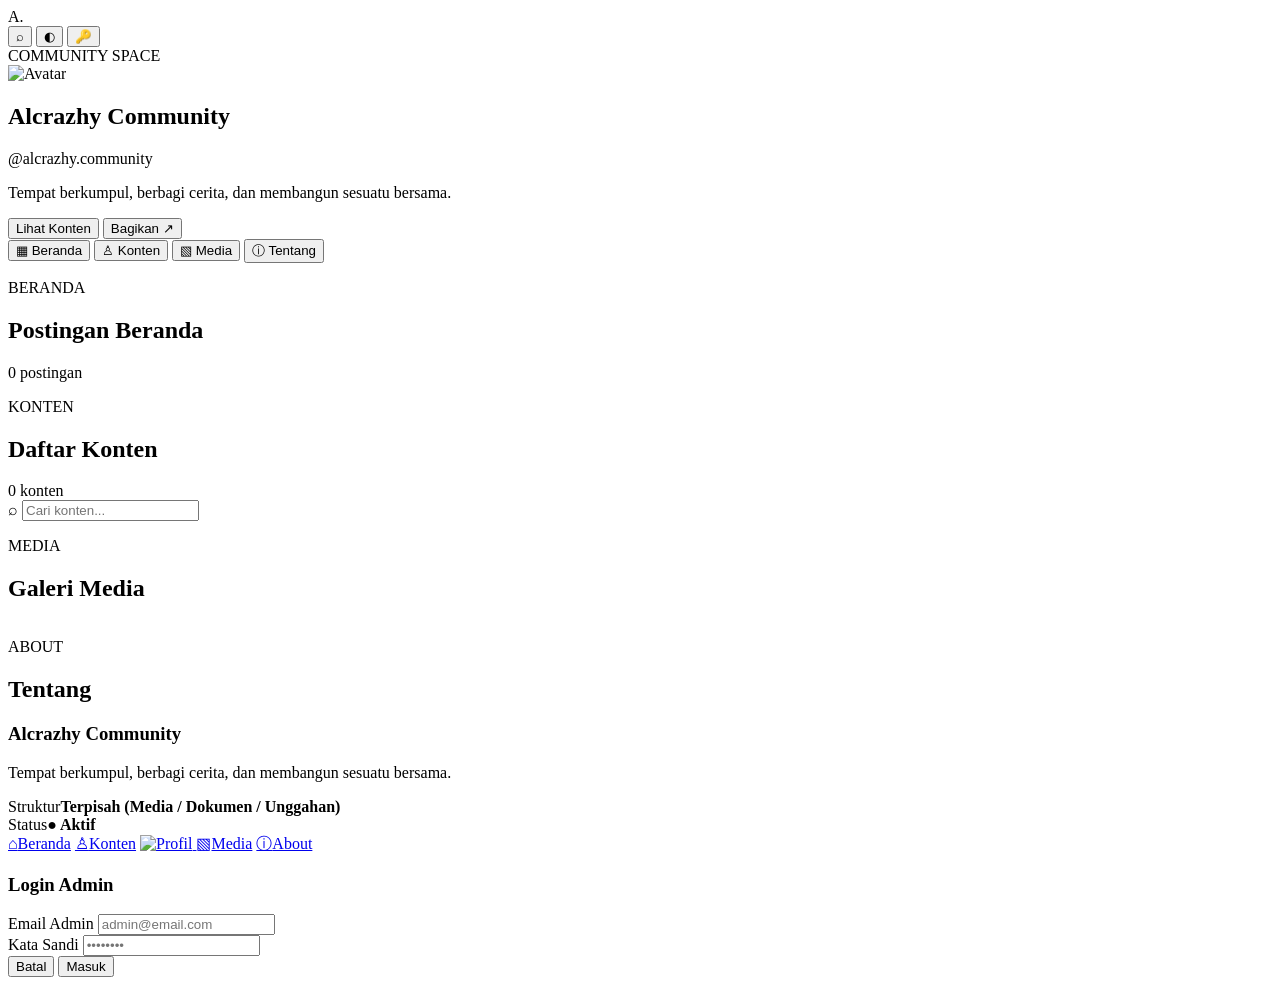
==== index.html @ 148afd5d "Update index.html" ====
<!DOCTYPE html>
<html lang="id">
<head>
  <meta charset="UTF-8">
  <meta name="viewport" content="width=device-width, initial-scale=1.0">
  <meta name="theme-color" content="#090b10">
  <title>Alcrazhy Community</title>
  <link rel="stylesheet" href="themes.css">

</head>
<body id="mainBody">
  <header class="topbar">
    <div class="brand-mark">A<span>.</span></div>
        <div class="top-actions">
      <button type="button" class="icon-btn" id="searchToggle" title="Cari">⌕</button>
      <button type="button" class="icon-btn" id="themeToggleBtn" title="Ganti Tema">◐</button>
      <a class="icon-btn" href="editor.html" title="Editor" data-admin-only style="display:none">⚙</a>
      <a class="icon-btn" href="tambah-konten.html" title="Tambah Konten / Beranda" data-admin-only style="display:none">＋</a>
      <button type="button" class="icon-btn" id="adminAuthBtn" title="Login Admin">🔑</button>
    </div>

  <main class="page">
    <section class="profile-card">
      <div class="cover" id="coverImage">
        <div class="cover-shade"></div>
        <span class="cover-label">COMMUNITY SPACE</span>
      </div>
      <div class="profile-main">
        <div class="avatar-wrap">
          <img id="avatarImage" class="avatar" src="https://images.unsplash.com/photo-1519608487953-e999c86e7455?w=300&h=300&fit=crop" alt="Avatar">
          <span class="online-dot"></span>
        </div>
        <div class="profile-heading">
          <div class="name-line">
            <h1 id="communityName">Alcrazhy Community</h1>
          </div>
          <p class="handle" id="communityHandle">@alcrazhy.community</p>
        </div>
        <p class="bio" id="communityBio">Tempat berkumpul, berbagi cerita, dan membangun sesuatu bersama.</p>
        <div class="profile-buttons">
        <button type="button" class="primary-btn" id="viewKontenBtn">Lihat Konten</button>
        <button type="button" class="secondary-btn" id="shareButton">Bagikan ↗</button>
        </div>
      </div>
    </section>

    <nav class="tabs" aria-label="Navigasi utama">
      <button type="button" class="tab active" data-tab="beranda">▦ <span>Beranda</span></button>
      <button type="button" class="tab" data-tab="konten">♙ <span>Konten</span></button>
      <button type="button" class="tab" data-tab="media">▧ <span>Media</span></button>
      <button type="button" class="tab" data-tab="tentang">ⓘ <span>Tentang</span></button>
    </nav>

    <section class="content-section active" id="beranda">
      <div class="section-heading">
        <div>
          <p class="eyebrow">BERANDA</p>
          <h2>Postingan Beranda</h2>
        </div>
        <span class="muted" id="announcementCountLabel">0 postingan</span>
      </div>
      <div id="announcementFeed"></div>
    </section>

    <section class="content-section" id="konten">
      <div class="section-heading">
        <div>
          <p class="eyebrow">KONTEN</p>
          <h2>Daftar Konten</h2>
        </div>
        <span class="muted" id="contentCountLabel">0 konten</span>
      </div>
      <div class="search-box">
        <span>⌕</span>
        <input id="contentSearch" type="search" placeholder="Cari konten...">
      </div>
      <div class="member-list" id="contentListContainer"></div>
    </section>

    <section class="content-section" id="media">
      <div class="section-heading">
        <div>
          <p class="eyebrow">MEDIA</p>
          <h2>Galeri Media</h2>
        </div>
      </div>
      <div class="media-grid" id="mediaGridContainer"></div>
    </section>

    <section class="content-section" id="tentang">
      <div class="section-heading">
        <div>
          <p class="eyebrow">ABOUT</p>
          <h2>Tentang</h2>
        </div>
      </div>
      <div class="about-card">
        <h3 id="aboutName">Alcrazhy Community</h3>
        <p id="aboutBio">Tempat berkumpul, berbagi cerita, dan membangun sesuatu bersama.</p>
        <div class="about-line"><span>Struktur</span><strong>Terpisah (Media / Dokumen / Unggahan)</strong></div>
        <div class="about-line"><span>Status</span><strong class="green">● Aktif</strong></div>
      </div>
    </section>
  </main>

  <nav class="bottom-nav">
    <a class="bottom-item active" href="#beranda"><span>⌂</span>Beranda</a>
    <a class="bottom-item" href="#konten"><span>♙</span>Konten</a>
    <a class="create-button" href="profil.html" title="Profil Pribadi">
      <img id="navProfileAvatar" src="https://images.unsplash.com/photo-1519608487953-e999c86e7455?w=120&h=120&fit=crop" alt="Profil">
    </a>
    <a class="bottom-item" href="#media"><span>▧</span>Media</a>
    <a class="bottom-item" href="#tentang"><span>ⓘ</span>About</a>
  </nav>

  <div id="contentDetailModal" style="display: none; position: fixed; inset: 0; background: rgba(9, 11, 16, 0.98); z-index: 9999; overflow-y: auto; padding: 40px 20px;">
    <div style="max-width: 800px; margin: 0 auto; position: relative;">
      <button type="button" id="closeDetailBtn" style="background: #242a35; color: #e6eaf0; border: 1px solid #353c49; padding: 10px 18px; border-radius: 9px; cursor: pointer; font-weight: bold; float: right; margin-bottom: 20px;">Keluar [X]</button>
      <div style="clear: both;"></div>
      <div id="detailContentBody" style="background: #11151d; border: 1px solid #252b36; border-radius: 20px; padding: 30px;"></div>
    </div>
  </div>

  <div class="home-modal-backdrop" id="homeLoginModal">
    <div class="home-modal-card">
      <h3>Login Admin</h3>
      <form id="homeLoginForm">
        <div class="home-field">
          <label for="homeLoginEmail">Email Admin</label>
          <input type="email" id="homeLoginEmail" required placeholder="admin@email.com">
        </div>
        <div class="home-field">
          <label for="homeLoginPassword">Kata Sandi</label>
          <input type="password" id="homeLoginPassword" required placeholder="••••••••">
        </div>
        <div class="home-modal-actions">
          <button type="button" class="secondary-btn" id="closeHomeLoginModal">Batal</button>
          <button type="submit" class="primary-btn">Masuk</button>
        </div>
      </form>
    </div>
  </div>

  <div class="toast" id="toast"></div>

  <script src="konten-render.js"></script>
  <script src="tampilan.js"></script>
  <script type="module" src="home.js"></script>
</body>
</html>
---- themes.css ----
/* themes.css - Eksperimen Tema 1: Sefirah Night */
:root {
  --theme-accent: #27e0a0;
  --theme-glow: rgba(39, 224, 160, 0.22);
}

html[data-theme="sefirah"] body {
  background: radial-gradient(circle at top, #1d0c1f 0%, #09070d 62%);
  color: #f8f2fa;
}

html[data-theme="sefirah"] .topbar,
html[data-theme="sefirah"] .bottom-nav,
html[data-theme="sefirah"] .profile-card,
html[data-theme="sefirah"] .post-card,
html[data-theme="sefirah"] .about-card {
  background: rgba(20, 10, 24, 0.88);
  border-color: rgba(255, 48, 102, 0.32);
  box-shadow: 0 10px 28px rgba(0, 0, 0, 0.45);
}

html[data-theme="sefirah"] .brand-mark span,
html[data-theme="sefirah"] .eyebrow,
html[data-theme="sefirah"] .tab.active,
html[data-theme="sefirah"] .bottom-item.active {
  color: #ff3b6b;
}

html[data-theme="sefirah"] .icon-btn {
  background: rgba(38, 16, 44, 0.85);
  border-color: rgba(255, 59, 107, 0.35);
  color: #f8f2fa;
}

html[data-theme="sefirah"] .icon-btn.theme-on {
  background: rgba(255, 59, 107, 0.2);
  border-color: #ff3b6b;
  color: #ff7597;
  box-shadow: 0 0 14px rgba(255, 59, 107, 0.35);
}

/* Perubahan tata letak profil pada tema eksperimen */
html[data-theme="sefirah"] .profile-main {
  text-align: center;
  align-items: center;
}

html[data-theme="sefirah"] .avatar-wrap {
  margin: 0 auto;
  box-shadow: 0 0 0 3px rgba(255, 59, 107, 0.55), 0 0 24px rgba(168, 85, 247, 0.35);
}

html[data-theme="sefirah"] .profile-heading {
  align-items: center;
}

html[data-theme="sefirah"] .profile-buttons {
  justify-content: center;
  flex-wrap: wrap;
}

html[data-theme="sefirah"] .primary-btn {
  background: linear-gradient(135deg, #ff2e63, #9333ea);
  color: #ffffff;
  border: 0;
}

html[data-theme="sefirah"] .secondary-btn {
  background: rgba(34, 15, 38, 0.9);
  border-color: rgba(255, 59, 107, 0.4);
  color: #f8f2fa;
}

/* Cegah layout geser/melebar ke samping */
html,
body,
.page,
.content-section {
  max-width: 100%;
  overflow-x: hidden;
  box-sizing: border-box;
}

.post-card,
.post-card > div,
.post-card a {
  max-width: 100%;
  min-width: 0;
  box-sizing: border-box;
}
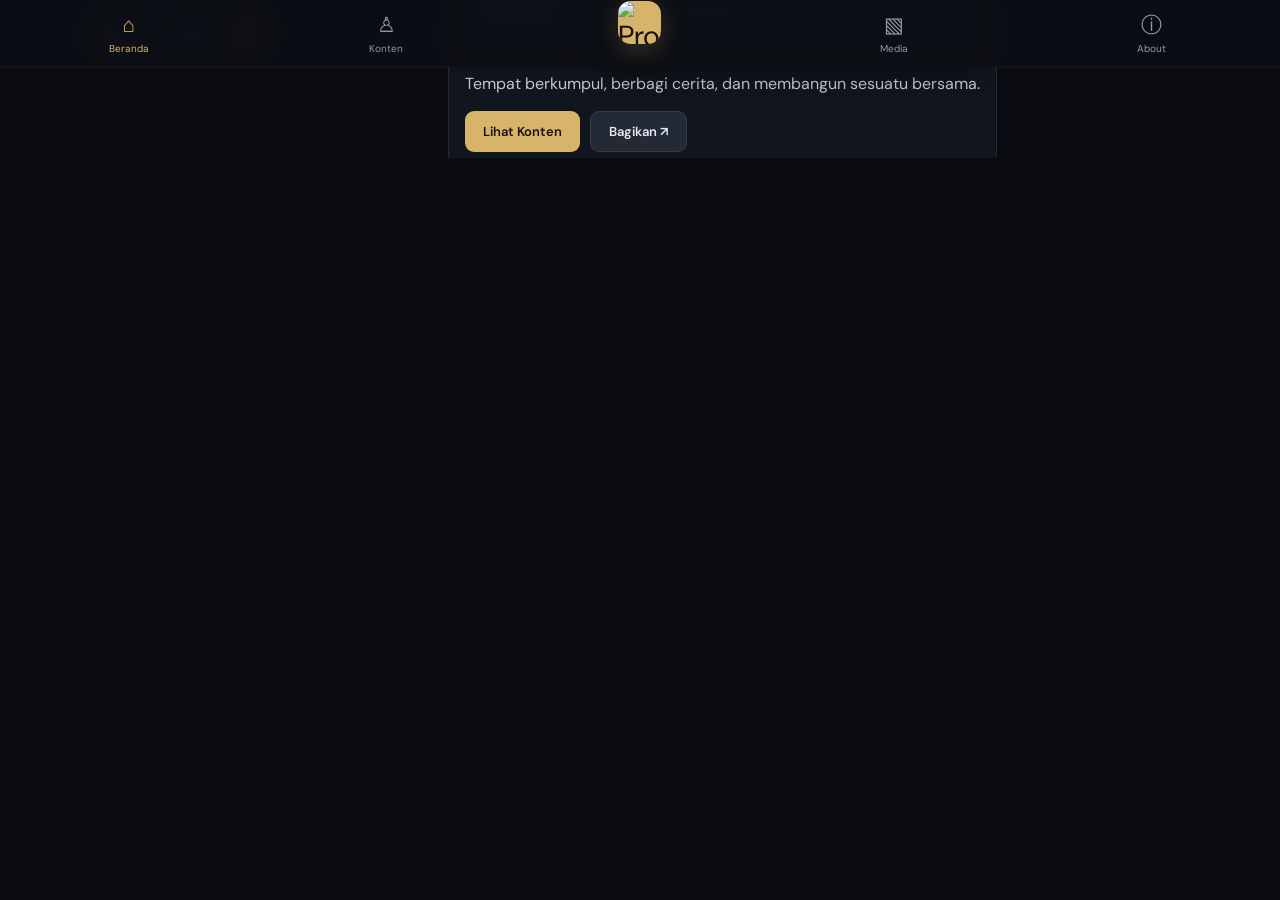
==== commit 519ae7ff: "Update index.html" ====
--- a/index.html
+++ b/index.html
@@ -5,8 +5,8 @@
   <meta name="viewport" content="width=device-width, initial-scale=1.0">
   <meta name="theme-color" content="#090b10">
   <title>Alcrazhy Community</title>
+  <link rel="stylesheet" href="style.css">
   <link rel="stylesheet" href="themes.css">
-
 </head>
 <body id="mainBody">
   <header class="topbar">
--- a/style.css
+++ b/style.css
@@ -0,0 +1,1151 @@
+@import url('https://fonts.googleapis.com/css2?family=DM+Sans:wght@400;500;600;700;800&family=Space+Grotesk:wght@500;600;700&display=swap');
+
+:root {
+  --bg: #090b10;
+  --panel: #11151d;
+  --panel2: #171c26;
+  --line: #252b36;
+  --text: #f3f5f8;
+  --muted: #9299a7;
+  --accent: #d7b46a;
+  --green: #4bd39b;
+}
+
+* {
+  box-sizing: border-box;
+}
+
+html {
+  scroll-behavior: smooth;
+}
+
+body {
+  margin: 0;
+  background: var(--bg);
+  color: var(--text);
+  font-family: 'DM Sans', sans-serif;
+  padding-bottom: 90px;
+}
+
+/* ================= TOPBAR ================= */
+.topbar {
+  height: 68px;
+  padding: 0 max(22px, calc((100% - 1080px) / 2));
+  display: flex;
+  align-items: center;
+  justify-content: space-between;
+  border-bottom: 1px solid #ffffff0b;
+  background: #090b10;
+  position: sticky;
+  top: 0;
+  z-index: 10;
+}
+
+.brand-mark {
+  font: 700 27px 'Space Grotesk';
+  letter-spacing: -2px;
+}
+
+.brand-mark span {
+  color: var(--accent);
+}
+
+.top-actions {
+  display: flex;
+  gap: 12px;
+}
+
+.icon-btn,
+.back-link {
+  border: 0;
+  color: #e9edf4;
+  background: var(--panel2);
+  width: 40px;
+  height: 40px;
+  border-radius: 50%;
+  display: grid;
+  place-items: center;
+  text-decoration: none;
+  font-size: 21px;
+  cursor: pointer;
+}
+
+/* ================= LAYOUT & PROFILE ================= */
+.page {
+  max-width: 1080px;
+  margin: 26px auto;
+  padding: 0 22px;
+}
+
+.profile-card {
+  background: var(--panel);
+  border: 1px solid var(--line);
+  border-radius: 20px;
+  overflow: hidden;
+}
+
+.cover {
+  height: 220px;
+  background: linear-gradient(110deg, #111b32, #302044 48%, #9a4b54);
+  background-size: cover;
+  background-position: center;
+  position: relative;
+}
+
+.cover-shade {
+  position: absolute;
+  inset: 0;
+  background: linear-gradient(0deg, #11151d 0%, transparent 70%);
+}
+
+.cover-label {
+  position: absolute;
+  right: 24px;
+  top: 20px;
+  font-size: 10px;
+  letter-spacing: 3px;
+  color: #ffffff9c;
+}
+
+.profile-main {
+  padding: 0 34px 28px;
+  position: relative;
+}
+
+.avatar-wrap {
+  width: 116px;
+  height: 116px;
+  margin-top: -58px;
+  position: relative;
+  border: 5px solid var(--panel);
+  border-radius: 50%;
+  z-index: 1;
+}
+
+.avatar {
+  width: 100%;
+  height: 100%;
+  border-radius: 50%;
+  object-fit: cover;
+  background: #252b36;
+  display: block;
+}
+
+.online-dot {
+  position: absolute;
+  width: 17px;
+  height: 17px;
+  border: 3px solid var(--panel);
+  border-radius: 50%;
+  background: #42d99a;
+  right: 3px;
+  bottom: 4px;
+}
+
+.profile-heading {
+  margin-top: 12px;
+}
+
+.name-line {
+  display: flex;
+  align-items: center;
+  gap: 9px;
+}
+
+.name-line h1 {
+  font: 700 clamp(24px, 4vw, 34px) 'Space Grotesk';
+  margin: 0;
+}
+
+.verified {
+  color: var(--accent);
+  font-size: 20px;
+}
+
+.handle {
+  color: var(--muted);
+  margin: 4px 0 0;
+}
+
+.profile-stats {
+  display: flex;
+  gap: 38px;
+  margin: 23px 0 17px;
+}
+
+.profile-stats div {
+  display: flex;
+  flex-direction: column;
+  gap: 2px;
+}
+
+.profile-stats strong {
+  font: 700 21px 'Space Grotesk';
+}
+
+.profile-stats span {
+  font-size: 12px;
+  color: var(--muted);
+}
+
+.bio {
+  max-width: 620px;
+  line-height: 1.65;
+  color: #c3c9d3;
+  margin: 0 0 20px;
+}
+
+.profile-buttons {
+  display: flex;
+  gap: 10px;
+}
+
+.primary-btn,
+.secondary-btn {
+  border: 0;
+  border-radius: 9px;
+  padding: 11px 18px;
+  font: 600 13px 'DM Sans';
+  text-decoration: none;
+  display: inline-flex;
+  align-items: center;
+  justify-content: center;
+  cursor: pointer;
+}
+
+.primary-btn {
+  background: var(--accent);
+  color: #17130b;
+}
+
+.secondary-btn {
+  background: #242a35;
+  color: #e6eaf0;
+  border: 1px solid #353c49;
+}
+
+/* ================= TABS & NAVIGATION ================= */
+.tabs {
+  display: flex;
+  gap: 8px;
+  border-bottom: 1px solid var(--line);
+  margin: 22px 0 24px;
+  overflow: auto;
+}
+
+.tab {
+  flex: 1;
+  min-width: 90px;
+  background: none;
+  border: 0;
+  border-bottom: 2px solid transparent;
+  color: var(--muted);
+  padding: 14px 10px;
+  font-size: 19px;
+  cursor: pointer;
+}
+
+.tab span {
+  font: 600 13px 'DM Sans';
+  margin-left: 6px;
+}
+
+.tab.active {
+  color: var(--accent);
+  border-bottom-color: var(--accent);
+}
+
+.content-section {
+  display: none;
+}
+
+.content-section.active {
+  display: block;
+}
+
+.section-heading {
+  display: flex;
+  justify-content: space-between;
+  align-items: end;
+  margin: 0 0 16px;
+}
+
+.section-heading h2 {
+  font: 700 22px 'Space Grotesk';
+  margin: 3px 0 0;
+}
+
+.eyebrow {
+  font-size: 10px;
+  letter-spacing: 2px;
+  color: var(--accent);
+  font-weight: 800;
+  margin: 0;
+}
+
+.muted {
+  color: var(--muted);
+  font-size: 12px;
+}
+
+/* ================= CARDS & POSTS ================= */
+.post-card,
+.about-card {
+  background: var(--panel);
+  border: 1px solid var(--line);
+  border-radius: 15px;
+  padding: 18px;
+  margin-bottom: 14px;
+}
+
+.post-author {
+  display: flex;
+  align-items: center;
+  gap: 11px;
+}
+
+.post-author > div:nth-child(2) {
+  display: flex;
+  flex-direction: column;
+  gap: 3px;
+}
+
+.post-author strong {
+  font-size: 13px;
+}
+
+.post-author small {
+  font-size: 11px;
+  color: var(--muted);
+}
+
+.mini-avatar,
+.member-avatar {
+  display: grid;
+  place-items: center;
+  border-radius: 50%;
+  background: linear-gradient(135deg, #a64e6b, #332a5d);
+  font-weight: 800;
+}
+
+.mini-avatar {
+  width: 38px;
+  height: 38px;
+}
+
+.mini-avatar.alt {
+  background: linear-gradient(135deg, #4c82aa, #292d4e);
+}
+
+.more {
+  margin-left: auto;
+  color: var(--muted);
+}
+
+.post-text {
+  font-size: 14px;
+  line-height: 1.6;
+  color: #d3d7df;
+  margin: 16px 0;
+}
+
+.post-visual {
+  height: 190px;
+  border-radius: 10px;
+  background: radial-gradient(circle at 70% 30%, #8e4a73, transparent 35%), linear-gradient(135deg, #101b32, #362047 65%, #8b465c);
+  display: grid;
+  place-items: center;
+  text-align: center;
+  font: 600 17px 'Space Grotesk';
+  letter-spacing: 5px;
+  color: #ffffffa8;
+}
+
+.post-visual b {
+  font-size: 28px;
+  color: white;
+}
+
+.post-actions {
+  display: flex;
+  gap: 22px;
+  border-top: 1px solid var(--line);
+  padding-top: 13px;
+  margin-top: 14px;
+  color: var(--muted);
+  font-size: 12px;
+}
+
+.compact-post .post-text {
+  margin-bottom: 5px;
+}
+
+/* ================= SEARCH & MEMBER LIST ================= */
+.search-box {
+  display: flex;
+  gap: 10px;
+  align-items: center;
+  background: var(--panel);
+  border: 1px solid var(--line);
+  padding: 12px 15px;
+  border-radius: 10px;
+  margin-bottom: 12px;
+  color: var(--muted);
+}
+
+.search-box input {
+  background: none;
+  border: 0;
+  outline: 0;
+  color: white;
+  width: 100%;
+  font: 14px 'DM Sans';
+}
+
+.member-list {
+  background: var(--panel);
+  border: 1px solid var(--line);
+  border-radius: 14px;
+  padding: 0 16px;
+}
+
+.member-row {
+  display: flex;
+  align-items: center;
+  gap: 12px;
+  padding: 14px 0;
+  border-bottom: 1px solid var(--line);
+}
+
+.member-row:last-child {
+  border: 0;
+}
+
+.member-avatar {
+  width: 42px;
+  height: 42px;
+  flex-shrink: 0;
+  background: #3a3b52;
+}
+
+.member-avatar.pink { background: #713b5b; }
+.member-avatar.blue { background: #315c83; }
+.member-avatar.violet { background: #634c86; }
+.member-avatar.gold { background: #80663e; }
+
+.member-info {
+  display: flex;
+  flex-direction: column;
+  gap: 4px;
+  min-width: 0;
+}
+
+.member-info strong {
+  font-size: 13px;
+}
+
+.member-info small {
+  font-size: 11px;
+  color: var(--muted);
+}
+
+.role {
+  margin-left: auto;
+  color: var(--accent);
+  font-size: 9px;
+  letter-spacing: 1px;
+  border: 1px solid #8c7547;
+  border-radius: 5px;
+  padding: 5px 7px;
+}
+
+
+/* ================= ABOUT & FOOTER ================= */
+.about-card h3 {
+  font: 700 19px 'Space Grotesk';
+  margin: 0 0 8px;
+}
+
+.about-card p {
+  color: #c0c6d0;
+  font-size: 13px;
+  line-height: 1.6;
+}
+
+.about-line {
+  display: flex;
+  justify-content: space-between;
+  padding: 13px 0;
+  border-top: 1px solid var(--line);
+  font-size: 12px;
+}
+
+.about-line span {
+  color: var(--muted);
+}
+
+.green {
+  color: var(--green);
+}
+
+.bottom-nav {
+  position: fixed;
+  bottom: 0;
+  left: 0;
+  right: 0;
+  background: #0c0f15ed;
+  backdrop-filter: blur(14px);
+  border-top: 1px solid var(--line);
+  height: 70px;
+  display: flex;
+  justify-content: space-around;
+  align-items: center;
+  z-index: 20;
+}
+
+.bottom-item {
+  display: flex;
+  flex-direction: column;
+  align-items: center;
+  gap: 3px;
+  text-decoration: none;
+  color: var(--muted);
+  font-size: 10px;
+  min-width: 50px;
+}
+
+.bottom-item span {
+  font-size: 21px;
+}
+
+.bottom-item.active {
+  color: var(--accent);
+}
+
+.create-button {
+  width: 43px;
+  height: 43px;
+  border-radius: 13px;
+  background: var(--accent);
+  color: #17130b;
+  text-decoration: none;
+  display: grid;
+  place-items: center;
+  font-size: 29px;
+  margin-top: -20px;
+  box-shadow: 0 7px 25px #d7b46a35;
+}
+
+.toast {
+  position: fixed;
+  bottom: 85px;
+  left: 50%;
+  transform: translateX(-50%);
+  background: #252c38;
+  color: white;
+  padding: 10px 16px;
+  border-radius: 9px;
+  font-size: 12px;
+  opacity: 0;
+  pointer-events: none;
+  transition: .2s;
+}
+
+.toast.show {
+  opacity: 1;
+}
+
+/* ================= EDITOR PAGE STYLING ================= */
+.editor-page {
+  padding-bottom: 30px;
+}
+
+.editor-title {
+  font-weight: 700;
+  margin-right: auto;
+  margin-left: 14px;
+}
+
+.save-state {
+  font-size: 11px;
+  color: var(--green);
+}
+
+.editor-layout {
+  max-width: 1050px;
+  margin: 28px auto;
+  padding: 0 22px;
+  display: grid;
+  grid-template-columns: 1fr 1fr;
+  gap: 24px;
+  align-items: start;
+}
+
+.editor-preview,
+.editor-form {
+  background: var(--panel);
+  border: 1px solid var(--line);
+  border-radius: 17px;
+  padding: 22px;
+}
+
+.preview-cover {
+  height: 180px;
+  border-radius: 10px;
+  margin: 14px 0 0;
+  background: linear-gradient(120deg, #18243c, #75445f);
+  background-size: cover;
+  background-position: center;
+  position: relative;
+}
+
+.preview-cover img {
+  width: 84px;
+  height: 84px;
+  border-radius: 50%;
+  object-fit: cover;
+  border: 4px solid var(--panel);
+  position: absolute;
+  left: 20px;
+  bottom: -42px;
+}
+
+.editor-preview h2 {
+  font: 700 23px 'Space Grotesk';
+  margin: 55px 0 3px;
+}
+
+.editor-preview > p:not(.eyebrow) {
+  color: var(--muted);
+  font-size: 13px;
+  line-height: 1.5;
+}
+
+.editor-preview #previewBio {
+  color: #c8ced8;
+  margin-top: 15px;
+}
+
+.form-heading h1 {
+  font: 700 25px 'Space Grotesk';
+  margin: 5px 0;
+}
+
+.form-heading > p:last-child {
+  font-size: 12px;
+  color: var(--muted);
+  margin: 0 0 20px;
+}
+
+.editor-form > label {
+  display: flex;
+  flex-direction: column;
+  gap: 7px;
+  margin: 16px 0;
+  font-size: 12px;
+  font-weight: 600;
+  color: #cbd1dc;
+}
+
+.editor-form input[type=text],
+.editor-form textarea {
+  width: 100%;
+  background: #0c1017;
+  border: 1px solid #303846;
+  border-radius: 8px;
+  padding: 12px;
+  color: white;
+  font: 13px 'DM Sans';
+  outline: none;
+  resize: vertical;
+}
+
+.editor-form input:focus,
+.editor-form textarea:focus {
+  border-color: var(--accent);
+}
+
+.upload-field {
+  display: flex;
+  align-items: center;
+  justify-content: space-between;
+  gap: 12px;
+  border-top: 1px solid var(--line);
+  padding: 16px 0;
+}
+
+.upload-field div {
+  display: flex;
+  flex-direction: column;
+  gap: 4px;
+}
+
+.upload-field strong {
+  font-size: 13px;
+}
+
+.upload-field small {
+  font-size: 11px;
+  color: var(--muted);
+}
+
+.upload-btn {
+  background: #252c38;
+  border: 1px solid #394252;
+  color: white;
+  padding: 9px 12px;
+  border-radius: 8px;
+  font-size: 11px;
+  cursor: pointer;
+  white-space: nowrap;
+}
+
+.form-actions {
+  display: flex;
+  gap: 9px;
+  margin-top: 15px;
+  flex-wrap: wrap;
+}
+
+.editor-note {
+  font-size: 11px;
+  line-height: 1.6;
+  color: var(--muted);
+  margin-top: 18px;
+}
+
+/* ================= RESPONSIVE DESIGN ================= */
+@media(min-width: 700px) {
+  .profile-main {
+    padding-left: 42px;
+    padding-right: 42px;
+  }
+  .profile-heading {
+    display: inline-block;
+    vertical-align: top;
+    margin: 8px 0 0 17px;
+  }
+  .profile-stats {
+    margin-top: 22px;
+  }
+  .cover {
+    height: 260px;
+  }
+}
+
+@media(max-width: 650px) {
+  .topbar {
+    height: 58px;
+    padding: 0 17px;
+  }
+  .page {
+    padding: 0 13px;
+    margin: 14px auto;
+  }
+  .cover {
+    height: 165px;
+  }
+  .profile-main {
+    padding: 0 17px 20px;
+  }
+  .avatar-wrap {
+    width: 94px;
+    height: 94px;
+    margin-top: -47px;
+  }
+  .profile-heading {
+    margin-top: 10px;
+  }
+  .name-line h1 {
+    font-size: 24px;
+  }
+  .profile-stats {
+    gap: 28px;
+    margin: 18px 0 13px;
+  }
+  .profile-buttons .primary-btn,
+  .profile-buttons .secondary-btn {
+    flex: 1;
+  }
+  .tabs {
+    margin: 16px 0 20px;
+  }
+  .tab {
+    min-width: 75px;
+    padding: 12px 5px;
+    font-size: 17px;
+  }
+  .tab span {
+    font-size: 11px;
+    margin-left: 3px;
+  }
+  .section-heading h2 {
+    font-size: 19px;
+  }
+  .post-card {
+    padding: 14px;
+  }
+  .post-visual {
+    height: 160px;
+  }
+  .post-actions {
+    gap: 14px;
+    font-size: 10px;
+  }
+  .editor-layout {
+    grid-template-columns: 1fr;
+    padding: 0 13px;
+    margin: 14px auto;
+  }
+  .editor-preview,
+  .editor-form {
+    padding: 17px;
+  }
+  .preview-cover {
+    height: 150px;
+  }
+  .media-tile {
+    height: 140px;
+  }
+  .bottom-nav {
+    height: 65px;
+  }
+}
+
+/* === Gaya "Welcome": avatar kotak membulat di kiri + panel judul di kanan === */
+.profile-card .cover-shade {
+  background: linear-gradient(0deg, #11151d99 0%, transparent 55%);
+}
+
+.profile-card .profile-main {
+  display: grid;
+  grid-template-columns: 108px minmax(0, 1fr);
+  align-items: start;
+  column-gap: 12px;
+  row-gap: 14px;
+  margin-top: -52px;
+  padding: 0 16px 22px;
+}
+
+.profile-card .avatar-wrap {
+  position: relative;
+  z-index: 2;
+  width: 108px;
+  height: 108px;
+  margin: 0;
+  border: 0;
+  border-radius: 24px;
+  background: var(--panel2);
+  box-shadow: 0 10px 24px #000a;
+  overflow: hidden;
+  flex-shrink: 0;
+}
+
+.profile-card .avatar {
+  width: 100%;
+  height: 100%;
+  border-radius: 24px;
+  object-fit: cover;
+  display: block;
+}
+
+.profile-card .online-dot {
+  display: none;
+}
+
+.profile-card .profile-heading {
+  position: relative;
+  z-index: 1;
+  min-width: 0;
+  width: 100%;
+  margin: 26px 0 0;
+  padding: 12px 14px 36px 14px;
+  background: rgba(23, 28, 38, .92);
+  -webkit-backdrop-filter: blur(10px);
+  backdrop-filter: blur(10px);
+  border: 1px solid #ffffff14;
+  border-radius: 18px;
+  box-shadow: 0 10px 28px #000a;
+}
+
+.welcome-eyebrow {
+  display: block;
+  font: 700 10px 'DM Sans', sans-serif;
+  letter-spacing: 1.5px;
+  color: #8f9bff;
+  margin-bottom: 2px;
+}
+
+.profile-card .name-line {
+  gap: 6px;
+}
+
+.profile-card .name-line h1 {
+  min-width: 0;
+  overflow: hidden;
+  text-overflow: ellipsis;
+  white-space: nowrap;
+  font: 700 20px/1.2 'Space Grotesk', sans-serif;
+}
+
+.profile-card .verified {
+  font-size: 15px;
+  flex: none;
+}
+
+.profile-card .handle {
+  margin: 2px 0 0;
+  font-size: 13px;
+  white-space: nowrap;
+  overflow: hidden;
+  text-overflow: ellipsis;
+}
+
+.total-pill {
+  position: absolute;
+  right: 12px;
+  bottom: 9px;
+  padding: 3px 9px;
+  background: #0b0d12;
+  border: 1px solid #ffffff22;
+  border-radius: 10px;
+  font: 700 11px 'DM Sans', sans-serif;
+  color: #fff;
+}
+
+.profile-card .bio {
+  grid-column: 1 / -1;
+  margin: 0;
+}
+
+.profile-card .profile-buttons {
+  grid-column: 1 / -1;
+  margin: 0;
+}
+
+.bottom-nav .create-button {
+  padding: 0;
+  overflow: hidden;
+  display: grid;
+  place-items: center;
+}
+
+.bottom-nav .create-button img {
+  width: 100%;
+  height: 100%;
+  object-fit: cover;
+  display: block;
+}
+
+/* Animasi halaman utama komunitas (tanpa mengubah layout) */
+.topbar {
+  animation: acFadeDown 0.45s cubic-bezier(0.22, 1, 0.36, 1) both;
+}
+
+.profile-card {
+  animation: acFadeUp 0.55s cubic-bezier(0.22, 1, 0.36, 1) 0.06s both;
+}
+
+.cover {
+  transition: transform 0.6s cubic-bezier(0.22, 1, 0.36, 1);
+}
+
+.profile-card:hover .cover {
+  transform: scale(1.015);
+}
+
+.avatar-wrap {
+  transition: transform 0.3s cubic-bezier(0.34, 1.56, 0.64, 1), box-shadow 0.3s ease;
+}
+
+.avatar-wrap:hover {
+  transform: translateY(-3px) scale(1.03);
+}
+
+.tabs {
+  animation: acFadeUp 0.5s cubic-bezier(0.22, 1, 0.36, 1) 0.12s both;
+}
+
+.tab {
+  transition: color 0.22s ease, transform 0.2s ease, border-color 0.22s ease;
+}
+
+.tab:active {
+  transform: scale(0.96);
+}
+
+.content-section.active {
+  animation: acFadeUp 0.35s cubic-bezier(0.22, 1, 0.36, 1) both;
+}
+
+.post-card,
+.about-card,
+.member-row,
+.media-tile {
+  opacity: 0;
+  transform: translateY(14px);
+  transition:
+    opacity 0.42s cubic-bezier(0.22, 1, 0.36, 1),
+    transform 0.42s cubic-bezier(0.22, 1, 0.36, 1),
+    border-color 0.22s ease,
+    box-shadow 0.25s ease;
+  transition-delay: var(--ac-delay, 0ms);
+}
+
+.post-card.ac-show,
+.about-card.ac-show,
+.member-row.ac-show,
+.media-tile.ac-show {
+  opacity: 1;
+  transform: translateY(0);
+}
+
+.post-card.ac-show:hover,
+.about-card.ac-show:hover {
+  transform: translateY(-3px);
+  border-color: #343d4e;
+  box-shadow: 0 10px 24px rgba(0, 0, 0, 0.35);
+}
+
+.member-row.ac-show:hover {
+  transform: translateX(4px);
+}
+
+.media-tile.ac-show:hover {
+  transform: translateY(-3px) scale(1.02);
+}
+
+.primary-btn,
+.secondary-btn,
+.icon-btn,
+.create-button,
+.bottom-item {
+  transition: transform 0.2s cubic-bezier(0.34, 1.56, 0.64, 1), opacity 0.2s ease, background 0.2s ease, color 0.2s ease;
+}
+
+.primary-btn:active,
+.secondary-btn:active,
+.icon-btn:active,
+.create-button:active,
+.bottom-item:active {
+  transform: scale(0.95);
+}
+
+@keyframes acFadeUp {
+  from { opacity: 0; transform: translateY(14px); }
+  to { opacity: 1; transform: translateY(0); }
+}
+
+@keyframes acFadeDown {
+  from { opacity: 0; transform: translateY(-10px); }
+  to { opacity: 1; transform: translateY(0); }
+}
+
+@media (prefers-reduced-motion: reduce) {
+  *, *::before, *::after {
+    animation-duration: 0.01ms !important;
+    animation-iteration-count: 1 !important;
+    transition-duration: 0.01ms !important;
+  }
+}
+
+/* ================= MODAL LOGIN & GALERI MEDIA TERPISAH ================= */
+.home-modal-backdrop {
+  position: fixed;
+  inset: 0;
+  background: rgba(9, 11, 16, 0.85);
+  backdrop-filter: blur(8px);
+  display: none;
+  align-items: center;
+  justify-content: center;
+  padding: 18px;
+  z-index: 9999;
+}
+
+.home-modal-backdrop.open {
+  display: flex;
+}
+
+.home-modal-card {
+  width: 100%;
+  max-width: 380px;
+  background: var(--panel);
+  border: 1px solid var(--line);
+  border-radius: 16px;
+  padding: 20px;
+  color: var(--text);
+}
+
+.home-modal-card h3 {
+  margin: 0 0 12px;
+  font: 700 18px 'Space Grotesk', sans-serif;
+  color: var(--accent);
+}
+
+.home-field {
+  margin-bottom: 12px;
+}
+
+.home-field label {
+  display: block;
+  font-size: 12px;
+  color: var(--muted);
+  margin-bottom: 5px;
+}
+
+.home-field input {
+  width: 100%;
+  padding: 10px 12px;
+  border-radius: 10px;
+  border: 1px solid var(--line);
+  background: var(--panel2);
+  color: var(--text);
+  font: 13px 'DM Sans', sans-serif;
+}
+
+.home-modal-actions {
+  display: flex;
+  gap: 8px;
+  justify-content: flex-end;
+}
+
+.media-grid {
+  display: grid;
+  grid-template-columns: repeat(auto-fill, minmax(140px, 1fr));
+  gap: 10px;
+}
+
+html,
+body {
+  max-width: 100%;
+  overflow-x: clip;
+}
+
+.page,
+.content-section,
+.post-card,
+.about-card,
+.member-list,
+.member-row {
+  max-width: 100%;
+  min-width: 0;
+}
+
+.post-card > *,
+.post-card a,
+.post-card div,
+.post-card p {
+  max-width: 100%;
+  min-width: 0;
+}
+
+.tabs {
+  max-width: 100%;
+  overflow-x: auto;
+  overflow-y: hidden;
+  scrollbar-width: none;
+}
+
+.tabs::-webkit-scrollbar {
+  display: none;
+}
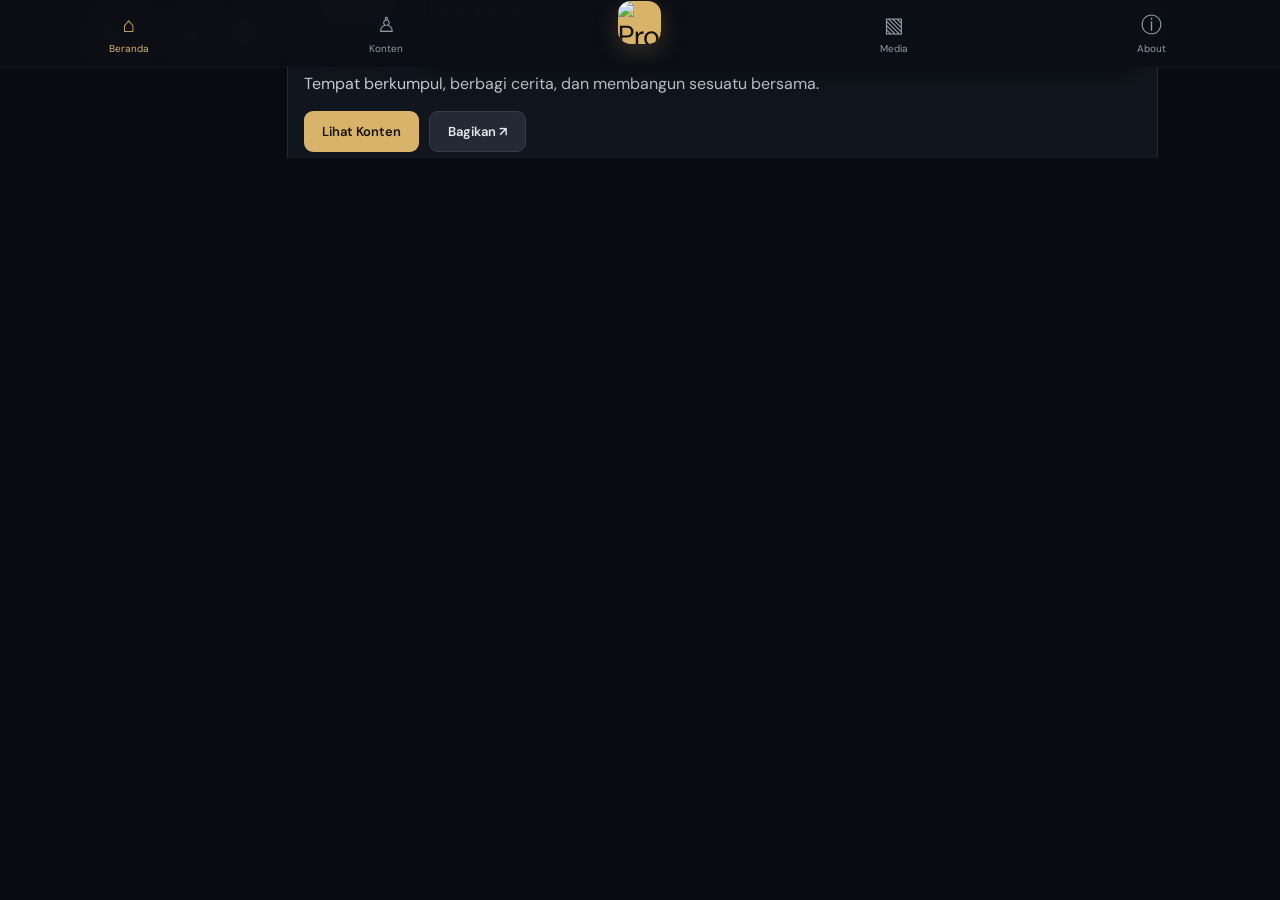
==== commit a0e426a5: "Update index.html" ====
--- a/index.html
+++ b/index.html
@@ -5,8 +5,8 @@
   <meta name="viewport" content="width=device-width, initial-scale=1.0">
   <meta name="theme-color" content="#090b10">
   <title>Alcrazhy Community</title>
-  <link rel="stylesheet" href="style.css">
-  <link rel="stylesheet" href="themes.css">
+   <link rel="stylesheet" href="style.css">
+   <link rel="stylesheet" href="themes.css">
 </head>
 <body id="mainBody">
   <header class="topbar">
--- a/style.css
+++ b/style.css
@@ -1117,8 +1117,10 @@
 
 html,
 body {
+  width: 100%;
   max-width: 100%;
-  overflow-x: clip;
+  overflow-x: hidden;
+  position: relative;
 }
 
 .page,
@@ -1126,17 +1128,18 @@
 .post-card,
 .about-card,
 .member-list,
-.member-row {
+.member-row,
+.section-heading {
+  width: 100%;
   max-width: 100%;
   min-width: 0;
 }
 
-.post-card > *,
-.post-card a,
-.post-card div,
-.post-card p {
+.post-card * {
   max-width: 100%;
   min-width: 0;
+  overflow-wrap: anywhere;
+  word-break: break-word;
 }
 
 .tabs {
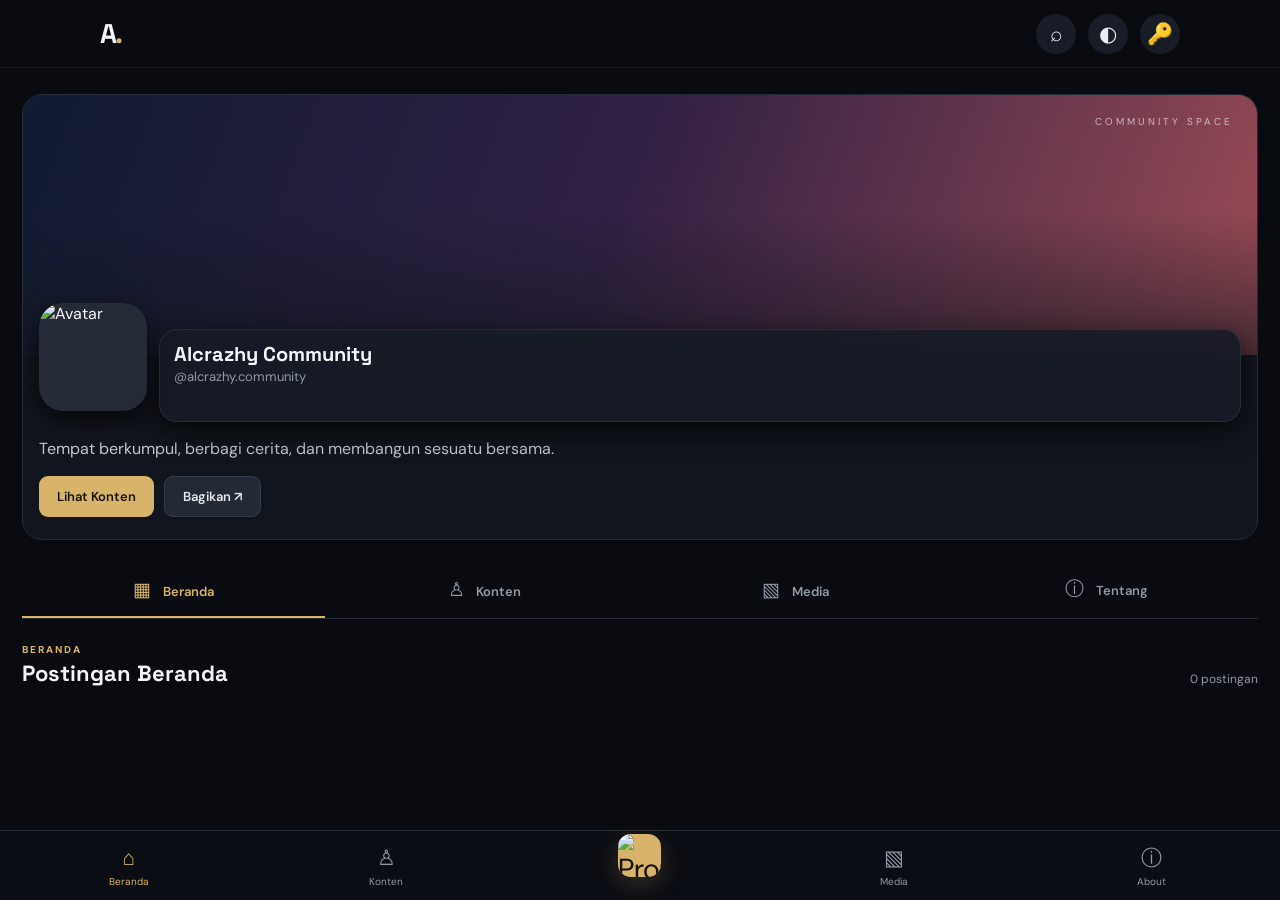
==== commit 32d2e7d9: "Update index.html" ====
--- a/index.html
+++ b/index.html
@@ -11,13 +11,14 @@
 <body id="mainBody">
   <header class="topbar">
     <div class="brand-mark">A<span>.</span></div>
-        <div class="top-actions">
+    <div class="top-actions">
       <button type="button" class="icon-btn" id="searchToggle" title="Cari">⌕</button>
       <button type="button" class="icon-btn" id="themeToggleBtn" title="Ganti Tema">◐</button>
       <a class="icon-btn" href="editor.html" title="Editor" data-admin-only style="display:none">⚙</a>
       <a class="icon-btn" href="tambah-konten.html" title="Tambah Konten / Beranda" data-admin-only style="display:none">＋</a>
       <button type="button" class="icon-btn" id="adminAuthBtn" title="Login Admin">🔑</button>
     </div>
+  </header>
 
   <main class="page">
     <section class="profile-card">
